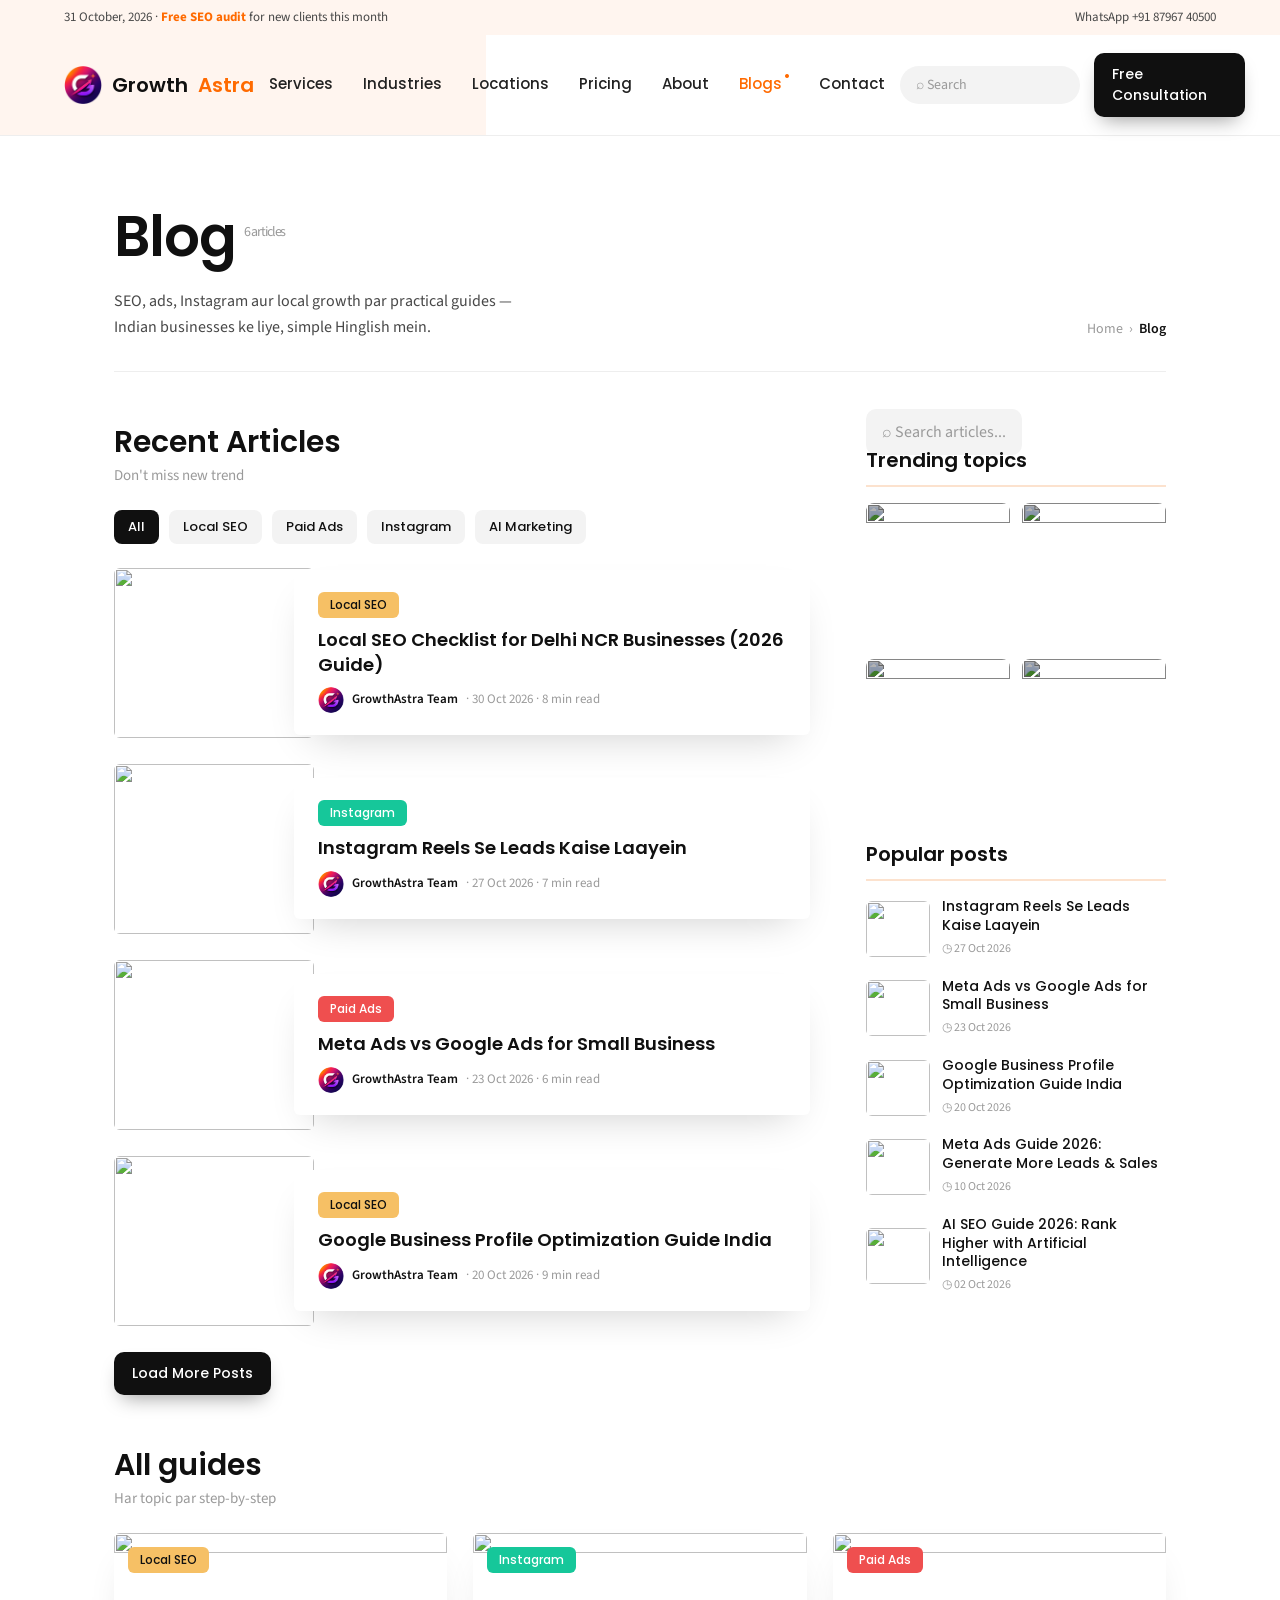
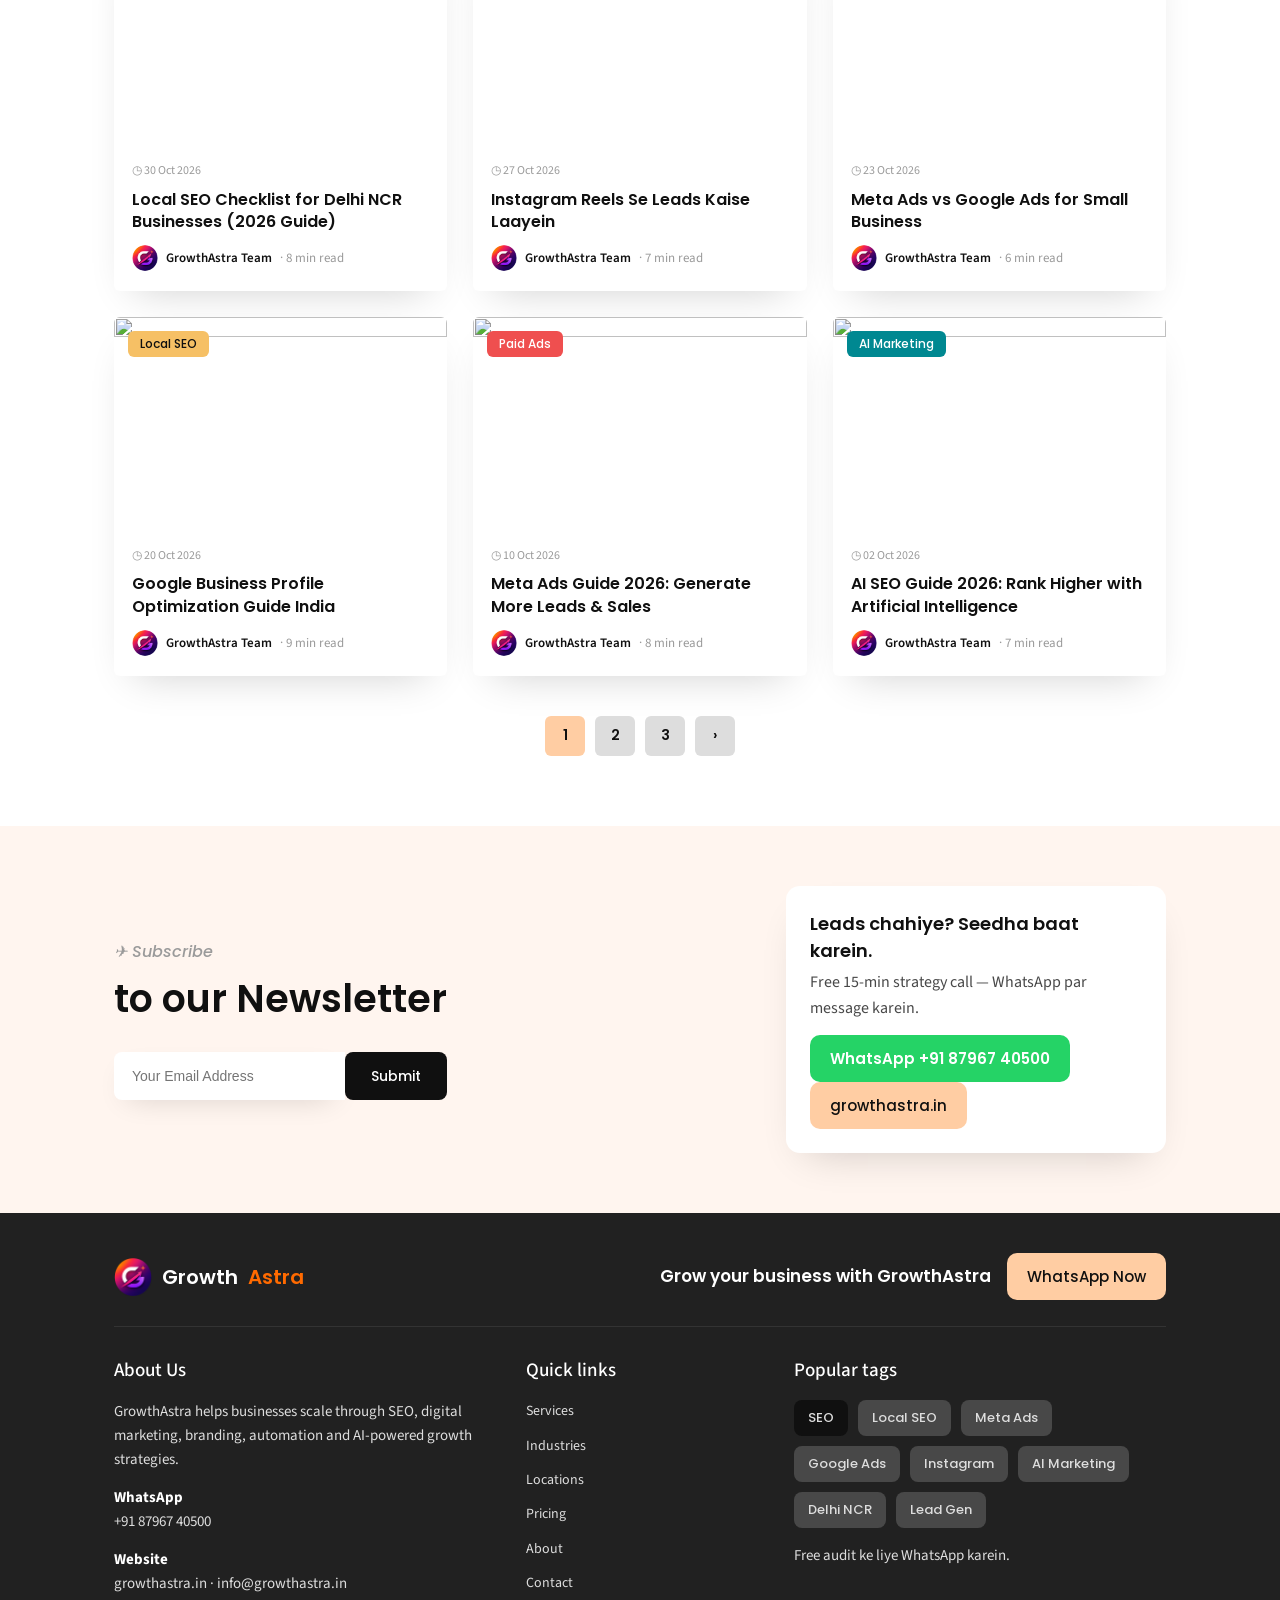
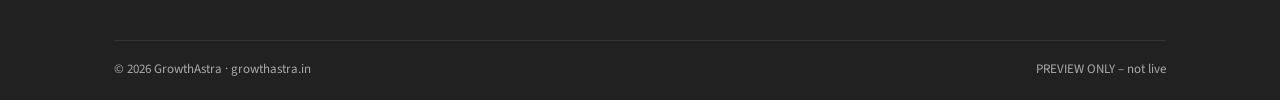
==== 2026-10-31-blog-flow/index.html @ e7205555 "2026-10-31-blog-flow flow kit preview" ====
<!doctype html><html lang=en><head><meta charset=utf-8><meta name=viewport content="width=device-width,initial-scale=1"><title>Blog – GrowthAstra Blog (preview)</title><link href="https://fonts.googleapis.com/css2?family=Poppins:wght@400;500;600&family=Source+Sans+3:ital,wght@0,400;0,600;1,400&display=swap" rel=stylesheet><link rel=stylesheet href=style.css></head><body>
<div class=topbar><span>31 October, 2026 · <b>Free SEO audit</b> for new clients this month</span><span>WhatsApp +91 87967 40500</span></div>
<header class=nav><a class=logo href=index.html><img src=logo.png alt="GrowthAstra logo">Growth<span>Astra</span></a><nav><a>Services</a><a>Industries</a><a>Locations</a><a>Pricing</a><a>About</a><a class=cur href=index.html>Blogs</a><a>Contact</a></nav><div class=nr><a class=srch href=search.html>⌕ Search</a><a class=bk href="https://wa.me/918796740500">Free Consultation</a><span class=burger>☰</span></div></header><div class=w><section class=phero><div><h1>Blog<sup>6 articles</sup></h1><p>SEO, ads, Instagram aur local growth par practical guides — Indian businesses ke liye, simple Hinglish mein.</p></div><div class=crumb>Home &nbsp;›&nbsp; <b>Blog</b></div></section>
<div class=main><div><h2 class=sec>Recent Articles<small>Don't miss new trend</small></h2><div class=chips data-f><span class=on>All</span><span>Local SEO</span><span>Paid Ads</span><span>Instagram</span><span>AI Marketing</span></div><a class=hc href=post.html data-cat="Local SEO"><img src=https://growthastra.in/uploads/1793340000_local-seo-checklist-delhi-ncr.jpg alt=""><div class=b><span class="tag t-local">Local SEO</span><h3>Local SEO Checklist for Delhi NCR Businesses (2026 Guide)</h3><div class=au><img src=logo.png alt=""><b>GrowthAstra Team</b> · 30 Oct 2026 · 8 min read</div></div></a><a class=hc href=post.html data-cat="Instagram"><img src=https://growthastra.in/uploads/1793080000_instagram-marketing-small-business.jpg alt=""><div class=b><span class="tag t-ig">Instagram</span><h3>Instagram Reels Se Leads Kaise Laayein</h3><div class=au><img src=logo.png alt=""><b>GrowthAstra Team</b> · 27 Oct 2026 · 7 min read</div></div></a><a class=hc href=post.html data-cat="Paid Ads"><img src=https://growthastra.in/uploads/1792760000_meta-ads-vs-google-ads.jpg alt=""><div class=b><span class="tag t-ads">Paid Ads</span><h3>Meta Ads vs Google Ads for Small Business</h3><div class=au><img src=logo.png alt=""><b>GrowthAstra Team</b> · 23 Oct 2026 · 6 min read</div></div></a><a class=hc href=post.html data-cat="Local SEO"><img src=https://growthastra.in/uploads/1792500000_google-business-profile-guide.jpg alt=""><div class=b><span class="tag t-local">Local SEO</span><h3>Google Business Profile Optimization Guide India</h3><div class=au><img src=logo.png alt=""><b>GrowthAstra Team</b> · 20 Oct 2026 · 9 min read</div></div></a><a class="bk lm" href=#more>Load More Posts</a></div><aside class=side><a class=sbox href=search.html>⌕ Search articles...</a><h4>Trending topics</h4><div class=tt><a href=index.html><img src=https://growthastra.in/uploads/1793340000_local-seo-checklist-delhi-ncr.jpg alt=""><span>Local SEO</span></a><a href=index.html><img src=https://growthastra.in/uploads/1793080000_instagram-marketing-small-business.jpg alt=""><span>Instagram</span></a><a href=index.html><img src=https://growthastra.in/uploads/1792760000_meta-ads-vs-google-ads.jpg alt=""><span>Paid Ads</span></a><a href=index.html><img src=https://growthastra.in/uploads/1792500000_google-business-profile-guide.jpg alt=""><span>Google Maps</span></a></div><h4>Popular posts</h4><div class=pp><a href=post.html><img src=https://growthastra.in/uploads/1793080000_instagram-marketing-small-business.jpg alt=""><div><b>Instagram Reels Se Leads Kaise Laayein</b><small>◷ 27 Oct 2026</small></div></a><a href=post.html><img src=https://growthastra.in/uploads/1792760000_meta-ads-vs-google-ads.jpg alt=""><div><b>Meta Ads vs Google Ads for Small Business</b><small>◷ 23 Oct 2026</small></div></a><a href=post.html><img src=https://growthastra.in/uploads/1792500000_google-business-profile-guide.jpg alt=""><div><b>Google Business Profile Optimization Guide India</b><small>◷ 20 Oct 2026</small></div></a><a href=post.html><img src=https://growthastra.in/uploads/1783506954_meta-ads-management.png alt=""><div><b>Meta Ads Guide 2026: Generate More Leads & Sales</b><small>◷ 10 Oct 2026</small></div></a><a href=post.html><img src=https://growthastra.in/uploads/1782991472_ai-seo.png alt=""><div><b>AI SEO Guide 2026: Rank Higher with Artificial Intelligence</b><small>◷ 02 Oct 2026</small></div></a></div></aside></div>
<h2 class=sec id=more>All guides<small>Har topic par step-by-step</small></h2><div class=grid><a class=vc href=post.html data-cat="Local SEO"><img src=https://growthastra.in/uploads/1793340000_local-seo-checklist-delhi-ncr.jpg alt=""><span class="tag t-local">Local SEO</span><div class=b><small>◷ 30 Oct 2026</small><h3>Local SEO Checklist for Delhi NCR Businesses (2026 Guide)</h3><div style="margin-top:12px" class=au><img src=logo.png alt=""><b>GrowthAstra Team</b> · 8 min read</div></div></a><a class=vc href=post.html data-cat="Instagram"><img src=https://growthastra.in/uploads/1793080000_instagram-marketing-small-business.jpg alt=""><span class="tag t-ig">Instagram</span><div class=b><small>◷ 27 Oct 2026</small><h3>Instagram Reels Se Leads Kaise Laayein</h3><div style="margin-top:12px" class=au><img src=logo.png alt=""><b>GrowthAstra Team</b> · 7 min read</div></div></a><a class=vc href=post.html data-cat="Paid Ads"><img src=https://growthastra.in/uploads/1792760000_meta-ads-vs-google-ads.jpg alt=""><span class="tag t-ads">Paid Ads</span><div class=b><small>◷ 23 Oct 2026</small><h3>Meta Ads vs Google Ads for Small Business</h3><div style="margin-top:12px" class=au><img src=logo.png alt=""><b>GrowthAstra Team</b> · 6 min read</div></div></a><a class=vc href=post.html data-cat="Local SEO"><img src=https://growthastra.in/uploads/1792500000_google-business-profile-guide.jpg alt=""><span class="tag t-local">Local SEO</span><div class=b><small>◷ 20 Oct 2026</small><h3>Google Business Profile Optimization Guide India</h3><div style="margin-top:12px" class=au><img src=logo.png alt=""><b>GrowthAstra Team</b> · 9 min read</div></div></a><a class=vc href=post.html data-cat="Paid Ads"><img src=https://growthastra.in/uploads/1783506954_meta-ads-management.png alt=""><span class="tag t-ads">Paid Ads</span><div class=b><small>◷ 10 Oct 2026</small><h3>Meta Ads Guide 2026: Generate More Leads & Sales</h3><div style="margin-top:12px" class=au><img src=logo.png alt=""><b>GrowthAstra Team</b> · 8 min read</div></div></a><a class=vc href=post.html data-cat="AI Marketing"><img src=https://growthastra.in/uploads/1782991472_ai-seo.png alt=""><span class="tag t-ai">AI Marketing</span><div class=b><small>◷ 02 Oct 2026</small><h3>AI SEO Guide 2026: Rank Higher with Artificial Intelligence</h3><div style="margin-top:12px" class=au><img src=logo.png alt=""><b>GrowthAstra Team</b> · 7 min read</div></div></a></div>
<div class=pg><span class=on>1</span><span>2</span><span>3</span><span>›</span></div></div><section class=news><div class=w><div><small>✈ Subscribe</small><h2>to our Newsletter</h2><form class=nf onsubmit="location.href='mailto:info@growthastra.in?subject=Newsletter%20signup';return false"><input placeholder="Your Email Address"><button>Submit</button></form></div>
<div class=wabox><b>Leads chahiye? Seedha baat karein.</b><p>Free 15-min strategy call — WhatsApp par message karein.</p><a class=bw href="https://wa.me/918796740500">WhatsApp +91 87967 40500</a> <a class=bp href="https://growthastra.in">growthastra.in</a></div></div></section>
<footer><div class=w><div class=ft1><a class=logo href=https://growthastra.in><img src=logo.png alt="">Growth<span>Astra</span></a><div><b>Grow your business with GrowthAstra</b><a class=bp href="https://wa.me/918796740500">WhatsApp Now</a></div></div>
<div class=ft2><div><h4>About Us</h4><p>GrowthAstra helps businesses scale through SEO, digital marketing, branding, automation and AI-powered growth strategies.</p><p><b style="color:#fff">WhatsApp</b><br>+91 87967 40500</p><p><b style="color:#fff">Website</b><br>growthastra.in · info@growthastra.in</p></div>
<div><h4>Quick links</h4><a>Services</a><a>Industries</a><a>Locations</a><a>Pricing</a><a>About</a><a>Contact</a></div>
<div><h4>Popular tags</h4><div class=ptags><span>SEO</span><span>Local SEO</span><span>Meta Ads</span><span>Google Ads</span><span>Instagram</span><span>AI Marketing</span><span>Delhi NCR</span><span>Lead Gen</span></div><p style="margin-top:16px">Free audit ke liye WhatsApp karein.</p></div></div>
<div class=ft3><span>© 2026 GrowthAstra · growthastra.in</span><span>PREVIEW ONLY – not live</span></div></div></footer><script>document.querySelectorAll('.chips[data-f] span').forEach(c=>c.onclick=()=>{c.parentNode.querySelectorAll('span').forEach(x=>x.classList.remove('on'));c.classList.add('on');const t=c.textContent;document.querySelectorAll('[data-cat]').forEach(k=>k.style.display=(t=='All'||k.dataset.cat==t)?'':'none')})</script></body></html>
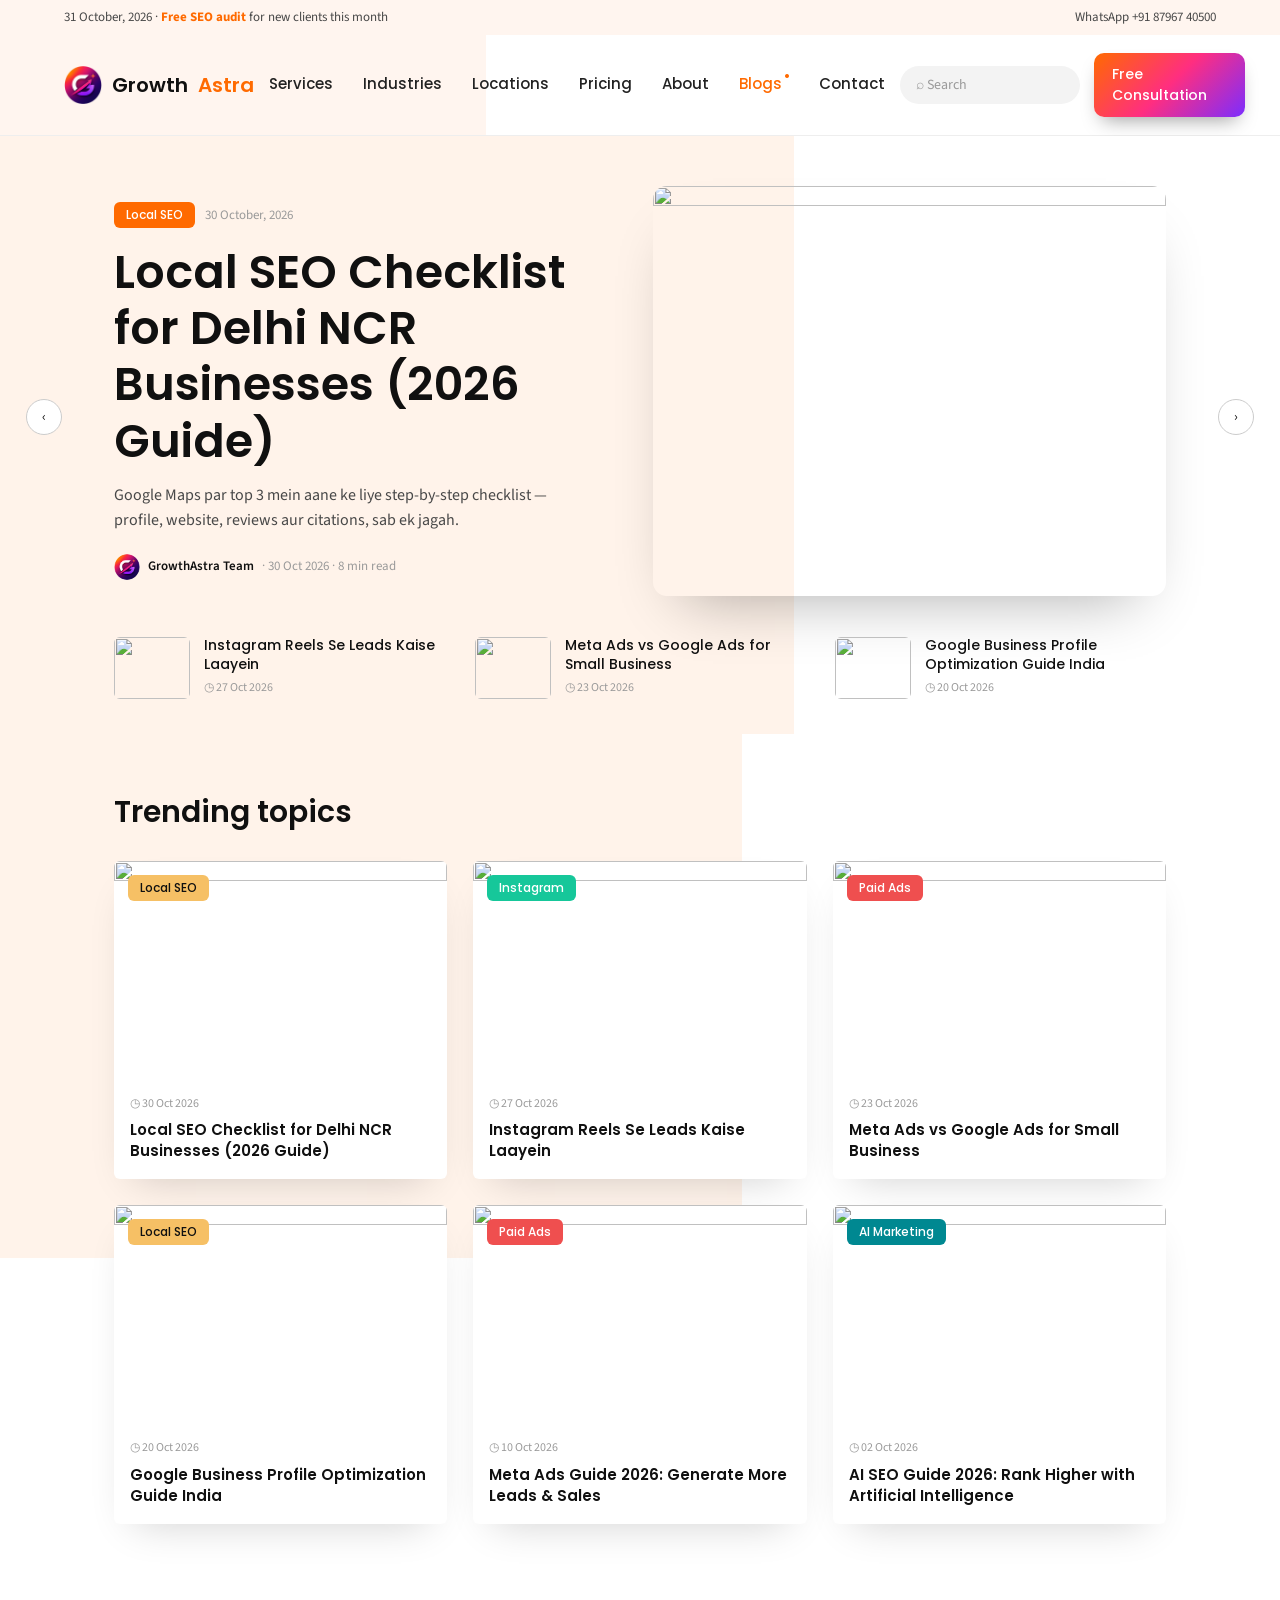
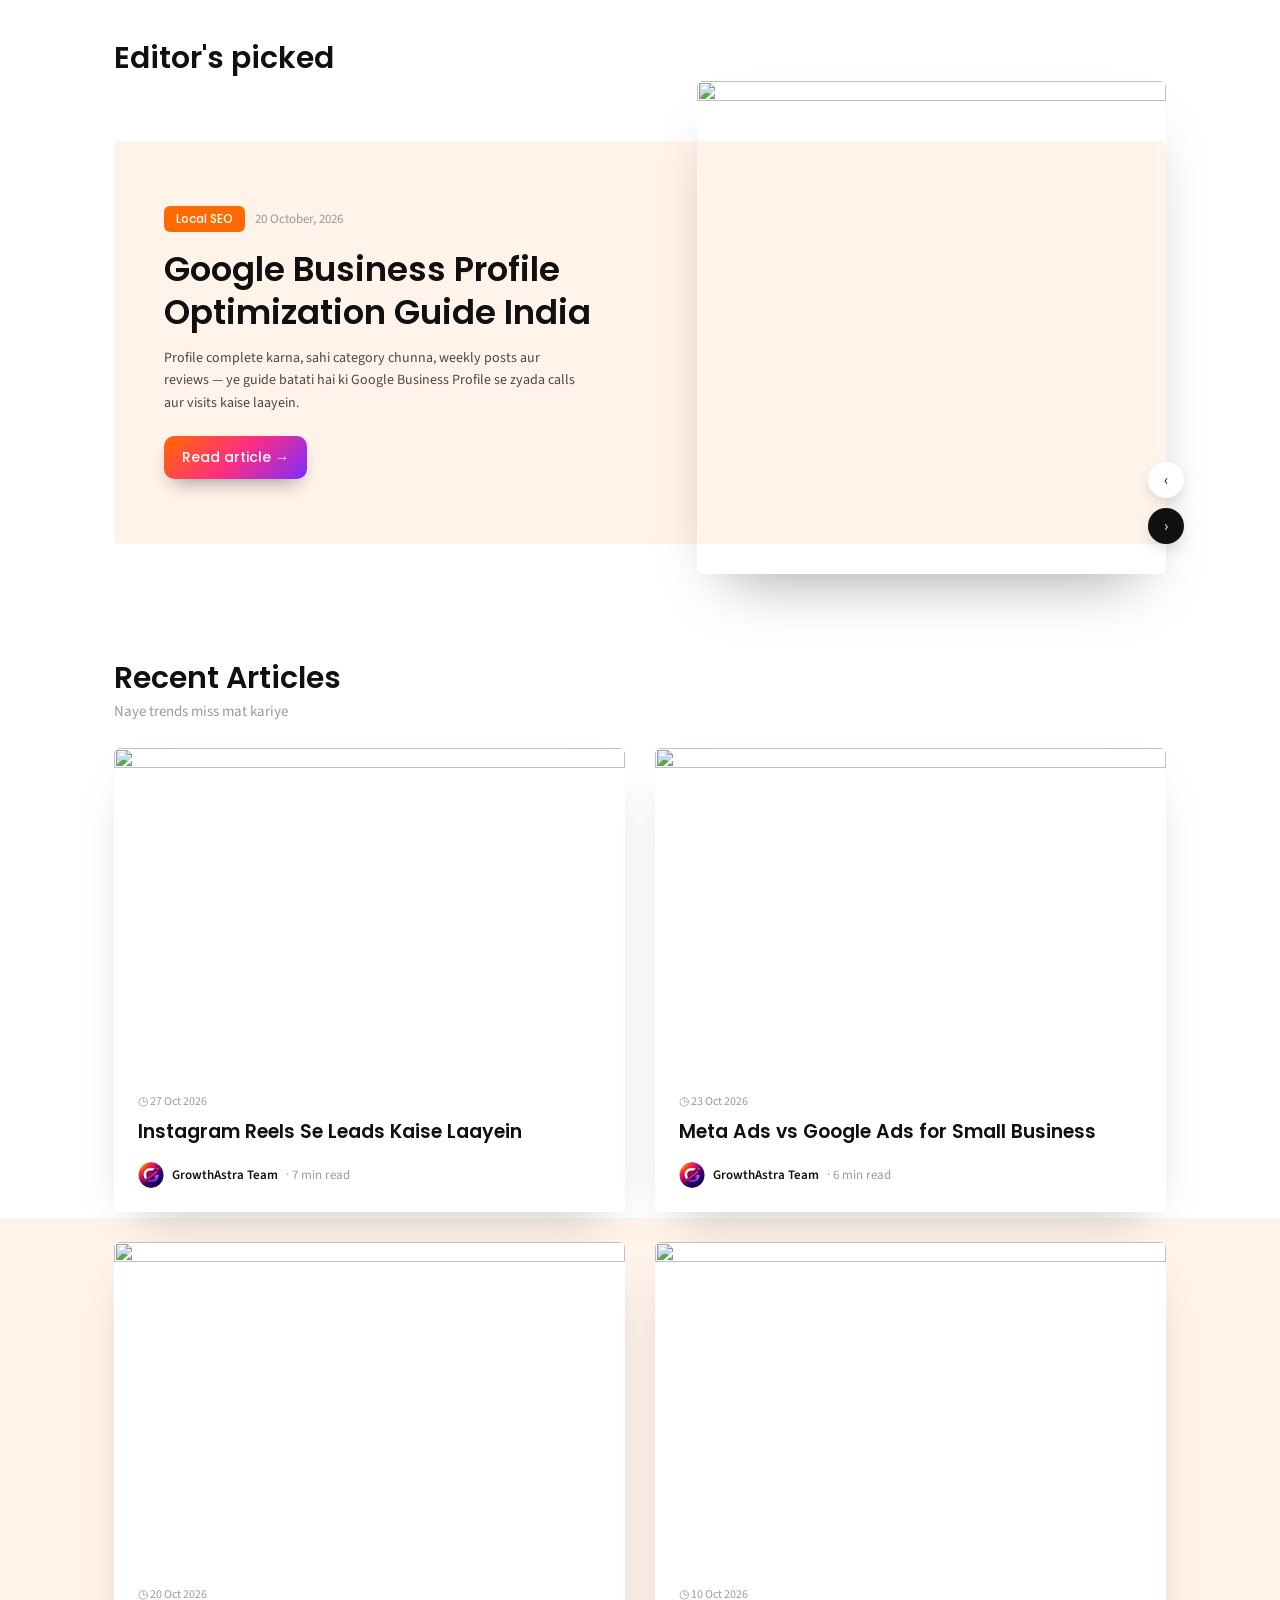
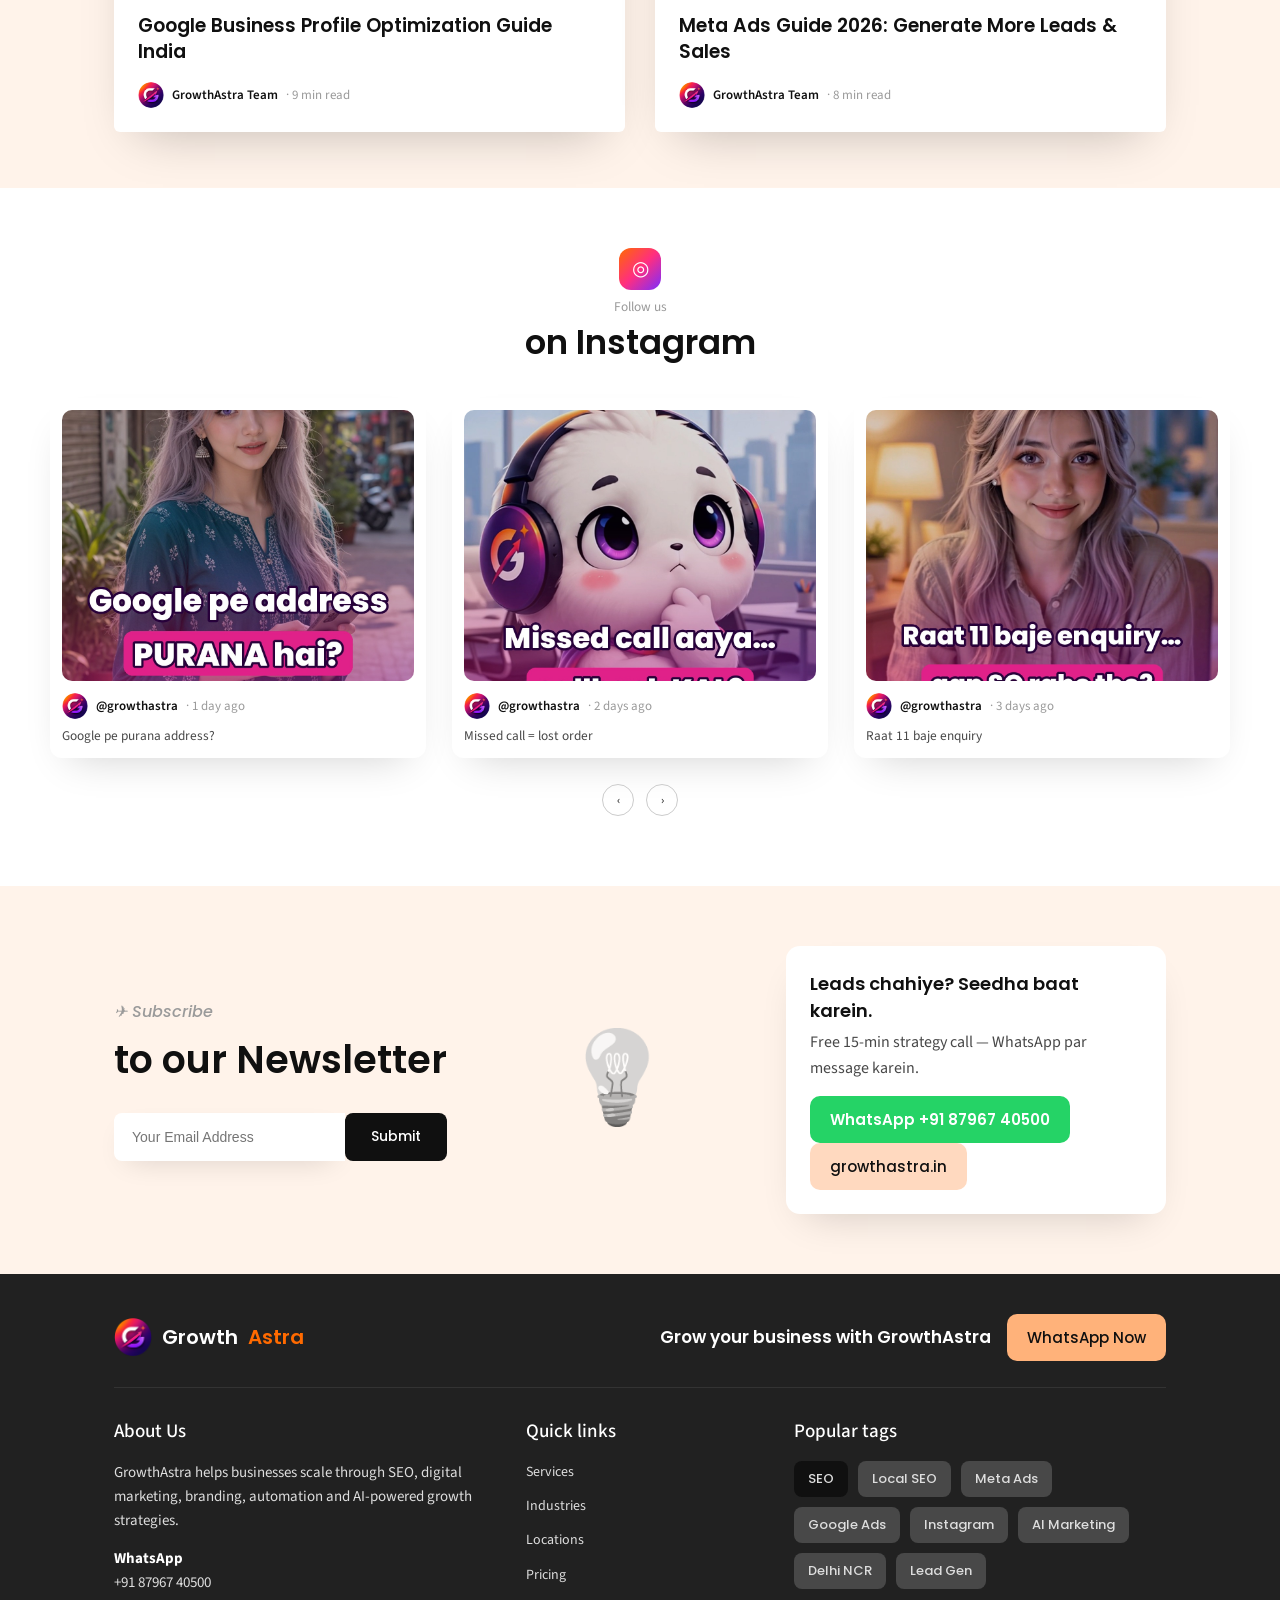
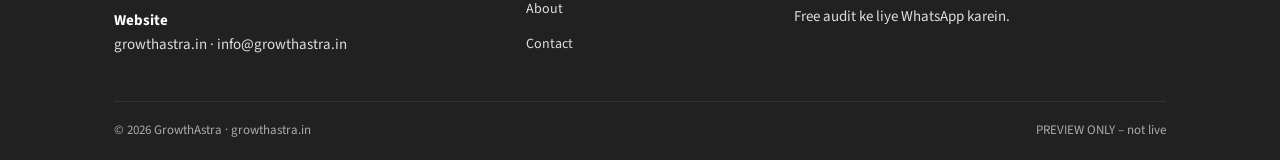
==== commit 4187918d: "2026-10-31-blog-flow v2 home = ref1" ====
--- a/2026-10-31-blog-flow/index.html
+++ b/2026-10-31-blog-flow/index.html
@@ -1,12 +1,14 @@
 <!doctype html><html lang=en><head><meta charset=utf-8><meta name=viewport content="width=device-width,initial-scale=1"><title>Blog – GrowthAstra Blog (preview)</title><link href="https://fonts.googleapis.com/css2?family=Poppins:wght@400;500;600&family=Source+Sans+3:ital,wght@0,400;0,600;1,400&display=swap" rel=stylesheet><link rel=stylesheet href=style.css></head><body>
 <div class=topbar><span>31 October, 2026 · <b>Free SEO audit</b> for new clients this month</span><span>WhatsApp +91 87967 40500</span></div>
-<header class=nav><a class=logo href=index.html><img src=logo.png alt="GrowthAstra logo">Growth<span>Astra</span></a><nav><a>Services</a><a>Industries</a><a>Locations</a><a>Pricing</a><a>About</a><a class=cur href=index.html>Blogs</a><a>Contact</a></nav><div class=nr><a class=srch href=search.html>⌕ Search</a><a class=bk href="https://wa.me/918796740500">Free Consultation</a><span class=burger>☰</span></div></header><div class=w><section class=phero><div><h1>Blog<sup>6 articles</sup></h1><p>SEO, ads, Instagram aur local growth par practical guides — Indian businesses ke liye, simple Hinglish mein.</p></div><div class=crumb>Home &nbsp;›&nbsp; <b>Blog</b></div></section>
-<div class=main><div><h2 class=sec>Recent Articles<small>Don't miss new trend</small></h2><div class=chips data-f><span class=on>All</span><span>Local SEO</span><span>Paid Ads</span><span>Instagram</span><span>AI Marketing</span></div><a class=hc href=post.html data-cat="Local SEO"><img src=https://growthastra.in/uploads/1793340000_local-seo-checklist-delhi-ncr.jpg alt=""><div class=b><span class="tag t-local">Local SEO</span><h3>Local SEO Checklist for Delhi NCR Businesses (2026 Guide)</h3><div class=au><img src=logo.png alt=""><b>GrowthAstra Team</b> · 30 Oct 2026 · 8 min read</div></div></a><a class=hc href=post.html data-cat="Instagram"><img src=https://growthastra.in/uploads/1793080000_instagram-marketing-small-business.jpg alt=""><div class=b><span class="tag t-ig">Instagram</span><h3>Instagram Reels Se Leads Kaise Laayein</h3><div class=au><img src=logo.png alt=""><b>GrowthAstra Team</b> · 27 Oct 2026 · 7 min read</div></div></a><a class=hc href=post.html data-cat="Paid Ads"><img src=https://growthastra.in/uploads/1792760000_meta-ads-vs-google-ads.jpg alt=""><div class=b><span class="tag t-ads">Paid Ads</span><h3>Meta Ads vs Google Ads for Small Business</h3><div class=au><img src=logo.png alt=""><b>GrowthAstra Team</b> · 23 Oct 2026 · 6 min read</div></div></a><a class=hc href=post.html data-cat="Local SEO"><img src=https://growthastra.in/uploads/1792500000_google-business-profile-guide.jpg alt=""><div class=b><span class="tag t-local">Local SEO</span><h3>Google Business Profile Optimization Guide India</h3><div class=au><img src=logo.png alt=""><b>GrowthAstra Team</b> · 20 Oct 2026 · 9 min read</div></div></a><a class="bk lm" href=#more>Load More Posts</a></div><aside class=side><a class=sbox href=search.html>⌕ Search articles...</a><h4>Trending topics</h4><div class=tt><a href=index.html><img src=https://growthastra.in/uploads/1793340000_local-seo-checklist-delhi-ncr.jpg alt=""><span>Local SEO</span></a><a href=index.html><img src=https://growthastra.in/uploads/1793080000_instagram-marketing-small-business.jpg alt=""><span>Instagram</span></a><a href=index.html><img src=https://growthastra.in/uploads/1792760000_meta-ads-vs-google-ads.jpg alt=""><span>Paid Ads</span></a><a href=index.html><img src=https://growthastra.in/uploads/1792500000_google-business-profile-guide.jpg alt=""><span>Google Maps</span></a></div><h4>Popular posts</h4><div class=pp><a href=post.html><img src=https://growthastra.in/uploads/1793080000_instagram-marketing-small-business.jpg alt=""><div><b>Instagram Reels Se Leads Kaise Laayein</b><small>◷ 27 Oct 2026</small></div></a><a href=post.html><img src=https://growthastra.in/uploads/1792760000_meta-ads-vs-google-ads.jpg alt=""><div><b>Meta Ads vs Google Ads for Small Business</b><small>◷ 23 Oct 2026</small></div></a><a href=post.html><img src=https://growthastra.in/uploads/1792500000_google-business-profile-guide.jpg alt=""><div><b>Google Business Profile Optimization Guide India</b><small>◷ 20 Oct 2026</small></div></a><a href=post.html><img src=https://growthastra.in/uploads/1783506954_meta-ads-management.png alt=""><div><b>Meta Ads Guide 2026: Generate More Leads & Sales</b><small>◷ 10 Oct 2026</small></div></a><a href=post.html><img src=https://growthastra.in/uploads/1782991472_ai-seo.png alt=""><div><b>AI SEO Guide 2026: Rank Higher with Artificial Intelligence</b><small>◷ 02 Oct 2026</small></div></a></div></aside></div>
-<h2 class=sec id=more>All guides<small>Har topic par step-by-step</small></h2><div class=grid><a class=vc href=post.html data-cat="Local SEO"><img src=https://growthastra.in/uploads/1793340000_local-seo-checklist-delhi-ncr.jpg alt=""><span class="tag t-local">Local SEO</span><div class=b><small>◷ 30 Oct 2026</small><h3>Local SEO Checklist for Delhi NCR Businesses (2026 Guide)</h3><div style="margin-top:12px" class=au><img src=logo.png alt=""><b>GrowthAstra Team</b> · 8 min read</div></div></a><a class=vc href=post.html data-cat="Instagram"><img src=https://growthastra.in/uploads/1793080000_instagram-marketing-small-business.jpg alt=""><span class="tag t-ig">Instagram</span><div class=b><small>◷ 27 Oct 2026</small><h3>Instagram Reels Se Leads Kaise Laayein</h3><div style="margin-top:12px" class=au><img src=logo.png alt=""><b>GrowthAstra Team</b> · 7 min read</div></div></a><a class=vc href=post.html data-cat="Paid Ads"><img src=https://growthastra.in/uploads/1792760000_meta-ads-vs-google-ads.jpg alt=""><span class="tag t-ads">Paid Ads</span><div class=b><small>◷ 23 Oct 2026</small><h3>Meta Ads vs Google Ads for Small Business</h3><div style="margin-top:12px" class=au><img src=logo.png alt=""><b>GrowthAstra Team</b> · 6 min read</div></div></a><a class=vc href=post.html data-cat="Local SEO"><img src=https://growthastra.in/uploads/1792500000_google-business-profile-guide.jpg alt=""><span class="tag t-local">Local SEO</span><div class=b><small>◷ 20 Oct 2026</small><h3>Google Business Profile Optimization Guide India</h3><div style="margin-top:12px" class=au><img src=logo.png alt=""><b>GrowthAstra Team</b> · 9 min read</div></div></a><a class=vc href=post.html data-cat="Paid Ads"><img src=https://growthastra.in/uploads/1783506954_meta-ads-management.png alt=""><span class="tag t-ads">Paid Ads</span><div class=b><small>◷ 10 Oct 2026</small><h3>Meta Ads Guide 2026: Generate More Leads & Sales</h3><div style="margin-top:12px" class=au><img src=logo.png alt=""><b>GrowthAstra Team</b> · 8 min read</div></div></a><a class=vc href=post.html data-cat="AI Marketing"><img src=https://growthastra.in/uploads/1782991472_ai-seo.png alt=""><span class="tag t-ai">AI Marketing</span><div class=b><small>◷ 02 Oct 2026</small><h3>AI SEO Guide 2026: Rank Higher with Artificial Intelligence</h3><div style="margin-top:12px" class=au><img src=logo.png alt=""><b>GrowthAstra Team</b> · 7 min read</div></div></a></div>
-<div class=pg><span class=on>1</span><span>2</span><span>3</span><span>›</span></div></div><section class=news><div class=w><div><small>✈ Subscribe</small><h2>to our Newsletter</h2><form class=nf onsubmit="location.href='mailto:info@growthastra.in?subject=Newsletter%20signup';return false"><input placeholder="Your Email Address"><button>Submit</button></form></div>
-<div class=wabox><b>Leads chahiye? Seedha baat karein.</b><p>Free 15-min strategy call — WhatsApp par message karein.</p><a class=bw href="https://wa.me/918796740500">WhatsApp +91 87967 40500</a> <a class=bp href="https://growthastra.in">growthastra.in</a></div></div></section>
+<header class=nav><a class=logo href=index.html><img src=logo.png alt="GrowthAstra logo">Growth<span>Astra</span></a><nav><a>Services</a><a>Industries</a><a>Locations</a><a>Pricing</a><a>About</a><a class=cur href=index.html>Blogs</a><a>Contact</a></nav><div class=nr><a class=srch href=search.html>⌕ Search</a><a class=bk href="https://wa.me/918796740500">Free Consultation</a><span class=burger>☰</span></div></header><section class=hhero><span class="arr l">‹</span><span class="arr r">›</span><div class=w><div class=hgrid><div><span class="tag t-or">Local SEO</span><span class=dt>30 October, 2026</span><h1>Local SEO Checklist for Delhi NCR Businesses (2026 Guide)</h1><p>Google Maps par top 3 mein aane ke liye step-by-step checklist — profile, website, reviews aur citations, sab ek jagah.</p><div class=au><img src=logo.png alt=""><b>GrowthAstra Team</b> · 30 Oct 2026 · 8 min read</div></div><a class=im href=post.html><img src=https://growthastra.in/uploads/1793340000_local-seo-checklist-delhi-ncr.jpg alt=""></a></div>
+<div class=minis><a href=post.html><img src=https://growthastra.in/uploads/1793080000_instagram-marketing-small-business.jpg alt=""><div><b>Instagram Reels Se Leads Kaise Laayein</b><small>◷ 27 Oct 2026</small></div></a><a href=post.html><img src=https://growthastra.in/uploads/1792760000_meta-ads-vs-google-ads.jpg alt=""><div><b>Meta Ads vs Google Ads for Small Business</b><small>◷ 23 Oct 2026</small></div></a><a href=post.html><img src=https://growthastra.in/uploads/1792500000_google-business-profile-guide.jpg alt=""><div><b>Google Business Profile Optimization Guide India</b><small>◷ 20 Oct 2026</small></div></a></div></div></section>
+<section class="band tl"><div class=w><h2 class=sh>Trending topics</h2><div class=g3><a class=tc href=post.html><span class="tag t-local">Local SEO</span><img src=https://growthastra.in/uploads/1793340000_local-seo-checklist-delhi-ncr.jpg alt=""><div class=b><small>◷ 30 Oct 2026</small><h3>Local SEO Checklist for Delhi NCR Businesses (2026 Guide)</h3></div></a><a class=tc href=post.html><span class="tag t-ig">Instagram</span><img src=https://growthastra.in/uploads/1793080000_instagram-marketing-small-business.jpg alt=""><div class=b><small>◷ 27 Oct 2026</small><h3>Instagram Reels Se Leads Kaise Laayein</h3></div></a><a class=tc href=post.html><span class="tag t-ads">Paid Ads</span><img src=https://growthastra.in/uploads/1792760000_meta-ads-vs-google-ads.jpg alt=""><div class=b><small>◷ 23 Oct 2026</small><h3>Meta Ads vs Google Ads for Small Business</h3></div></a><a class=tc href=post.html><span class="tag t-local">Local SEO</span><img src=https://growthastra.in/uploads/1792500000_google-business-profile-guide.jpg alt=""><div class=b><small>◷ 20 Oct 2026</small><h3>Google Business Profile Optimization Guide India</h3></div></a><a class=tc href=post.html><span class="tag t-ads">Paid Ads</span><img src=https://growthastra.in/uploads/1783506954_meta-ads-management.png alt=""><div class=b><small>◷ 10 Oct 2026</small><h3>Meta Ads Guide 2026: Generate More Leads & Sales</h3></div></a><a class=tc href=post.html><span class="tag t-ai">AI Marketing</span><img src=https://growthastra.in/uploads/1782991472_ai-seo.png alt=""><div class=b><small>◷ 02 Oct 2026</small><h3>AI SEO Guide 2026: Rank Higher with Artificial Intelligence</h3></div></a></div></div></section>
+<section class=band><div class=w><h2 class=sh>Editor's picked</h2><div class=ed><div><span class="tag t-or">Local SEO</span><span class=dt>20 October, 2026</span><h2>Google Business Profile Optimization Guide India</h2><p>Profile complete karna, sahi category chunna, weekly posts aur reviews — ye guide batati hai ki Google Business Profile se zyada calls aur visits kaise laayein.</p><a class=bk href=post.html style="display:inline-block;margin-top:8px">Read article →</a></div><div class=im style="position:relative"><img src=https://growthastra.in/uploads/1792500000_google-business-profile-guide.jpg alt=""><div class=ar><span>‹</span><span>›</span></div></div></div></div></section>
+<section class="band br"><div class=w><h2 class=sh>Recent Articles<small>Naye trends miss mat kariye</small></h2><div class=g2><a class=rc href=post.html><img src=https://growthastra.in/uploads/1793080000_instagram-marketing-small-business.jpg alt=""><div class=b><small>◷ 27 Oct 2026</small><h3>Instagram Reels Se Leads Kaise Laayein</h3><div class=au><img src=logo.png alt=""><b>GrowthAstra Team</b> · 7 min read</div></div></a><a class=rc href=post.html><img src=https://growthastra.in/uploads/1792760000_meta-ads-vs-google-ads.jpg alt=""><div class=b><small>◷ 23 Oct 2026</small><h3>Meta Ads vs Google Ads for Small Business</h3><div class=au><img src=logo.png alt=""><b>GrowthAstra Team</b> · 6 min read</div></div></a><a class=rc href=post.html><img src=https://growthastra.in/uploads/1792500000_google-business-profile-guide.jpg alt=""><div class=b><small>◷ 20 Oct 2026</small><h3>Google Business Profile Optimization Guide India</h3><div class=au><img src=logo.png alt=""><b>GrowthAstra Team</b> · 9 min read</div></div></a><a class=rc href=post.html><img src=https://growthastra.in/uploads/1783506954_meta-ads-management.png alt=""><div class=b><small>◷ 10 Oct 2026</small><h3>Meta Ads Guide 2026: Generate More Leads & Sales</h3><div class=au><img src=logo.png alt=""><b>GrowthAstra Team</b> · 8 min read</div></div></a></div></div></section>
+<section class="ig w"><span class=ic>◎</span><small>Follow us</small><h2>on Instagram</h2><div class=igr><a href="https://www.instagram.com/growthastra"><img src="ig1.jpg" alt=""><div class=au><img src=logo.png alt=""><b>@growthastra</b> · 1 day ago</div><small style="color:#484848">Google pe purana address?</small></a><a href="https://www.instagram.com/growthastra"><img src="ig2.jpg" alt=""><div class=au><img src=logo.png alt=""><b>@growthastra</b> · 2 days ago</div><small style="color:#484848">Missed call = lost order</small></a><a href="https://www.instagram.com/growthastra"><img src="ig3.jpg" alt=""><div class=au><img src=logo.png alt=""><b>@growthastra</b> · 3 days ago</div><small style="color:#484848">Raat 11 baje enquiry</small></a></div><div class=dots><span>‹</span><span>›</span></div></section><section class=news><div class=w><div><small>✈ Subscribe</small><h2>to our Newsletter</h2><form class=nf onsubmit="location.href='mailto:info@growthastra.in?subject=Newsletter%20signup';return false"><input placeholder="Your Email Address"><button>Submit</button></form></div>
+<div class=bulb>💡</div><div class=wabox><b>Leads chahiye? Seedha baat karein.</b><p>Free 15-min strategy call — WhatsApp par message karein.</p><a class=bw href="https://wa.me/918796740500">WhatsApp +91 87967 40500</a> <a class=bp href="https://growthastra.in">growthastra.in</a></div></div></section>
 <footer><div class=w><div class=ft1><a class=logo href=https://growthastra.in><img src=logo.png alt="">Growth<span>Astra</span></a><div><b>Grow your business with GrowthAstra</b><a class=bp href="https://wa.me/918796740500">WhatsApp Now</a></div></div>
 <div class=ft2><div><h4>About Us</h4><p>GrowthAstra helps businesses scale through SEO, digital marketing, branding, automation and AI-powered growth strategies.</p><p><b style="color:#fff">WhatsApp</b><br>+91 87967 40500</p><p><b style="color:#fff">Website</b><br>growthastra.in · info@growthastra.in</p></div>
 <div><h4>Quick links</h4><a>Services</a><a>Industries</a><a>Locations</a><a>Pricing</a><a>About</a><a>Contact</a></div>
 <div><h4>Popular tags</h4><div class=ptags><span>SEO</span><span>Local SEO</span><span>Meta Ads</span><span>Google Ads</span><span>Instagram</span><span>AI Marketing</span><span>Delhi NCR</span><span>Lead Gen</span></div><p style="margin-top:16px">Free audit ke liye WhatsApp karein.</p></div></div>
-<div class=ft3><span>© 2026 GrowthAstra · growthastra.in</span><span>PREVIEW ONLY – not live</span></div></div></footer><script>document.querySelectorAll('.chips[data-f] span').forEach(c=>c.onclick=()=>{c.parentNode.querySelectorAll('span').forEach(x=>x.classList.remove('on'));c.classList.add('on');const t=c.textContent;document.querySelectorAll('[data-cat]').forEach(k=>k.style.display=(t=='All'||k.dataset.cat==t)?'':'none')})</script></body></html>+<div class=ft3><span>© 2026 GrowthAstra · growthastra.in</span><span>PREVIEW ONLY – not live</span></div></div></footer></body></html>
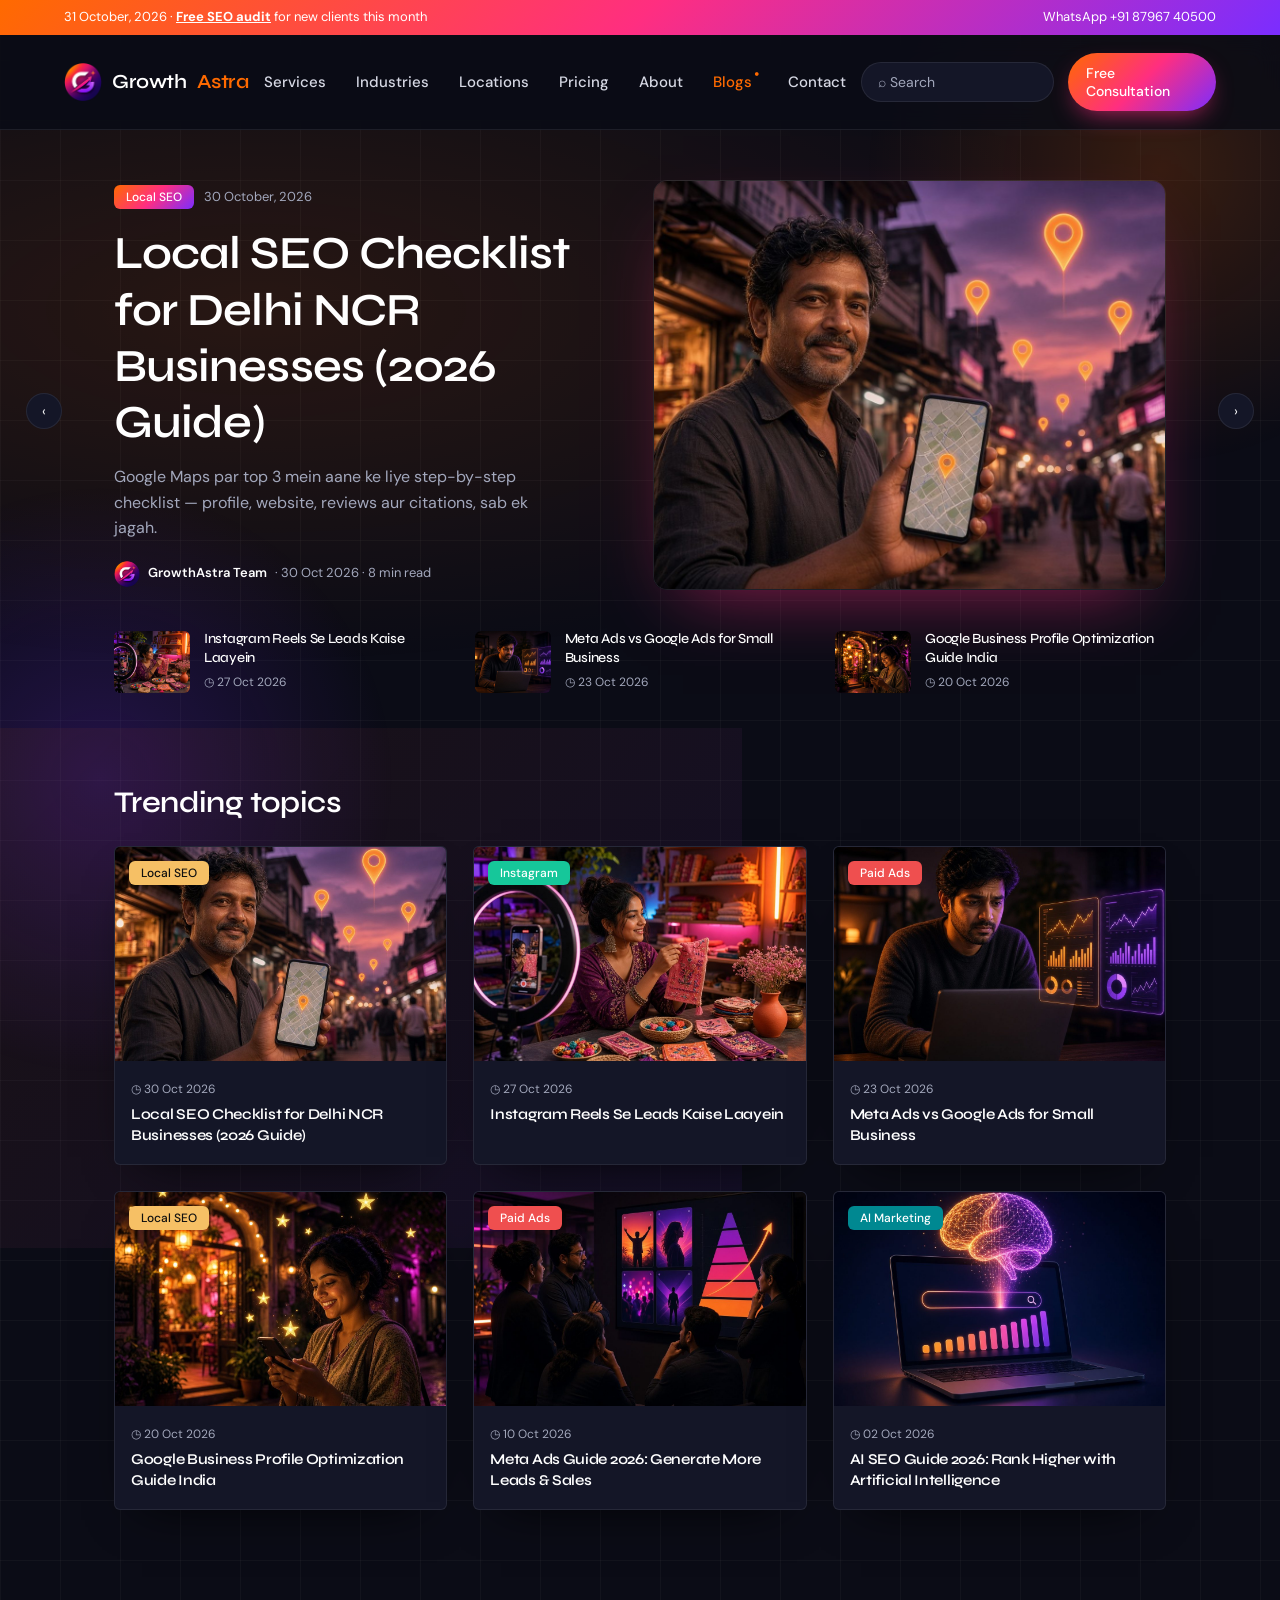
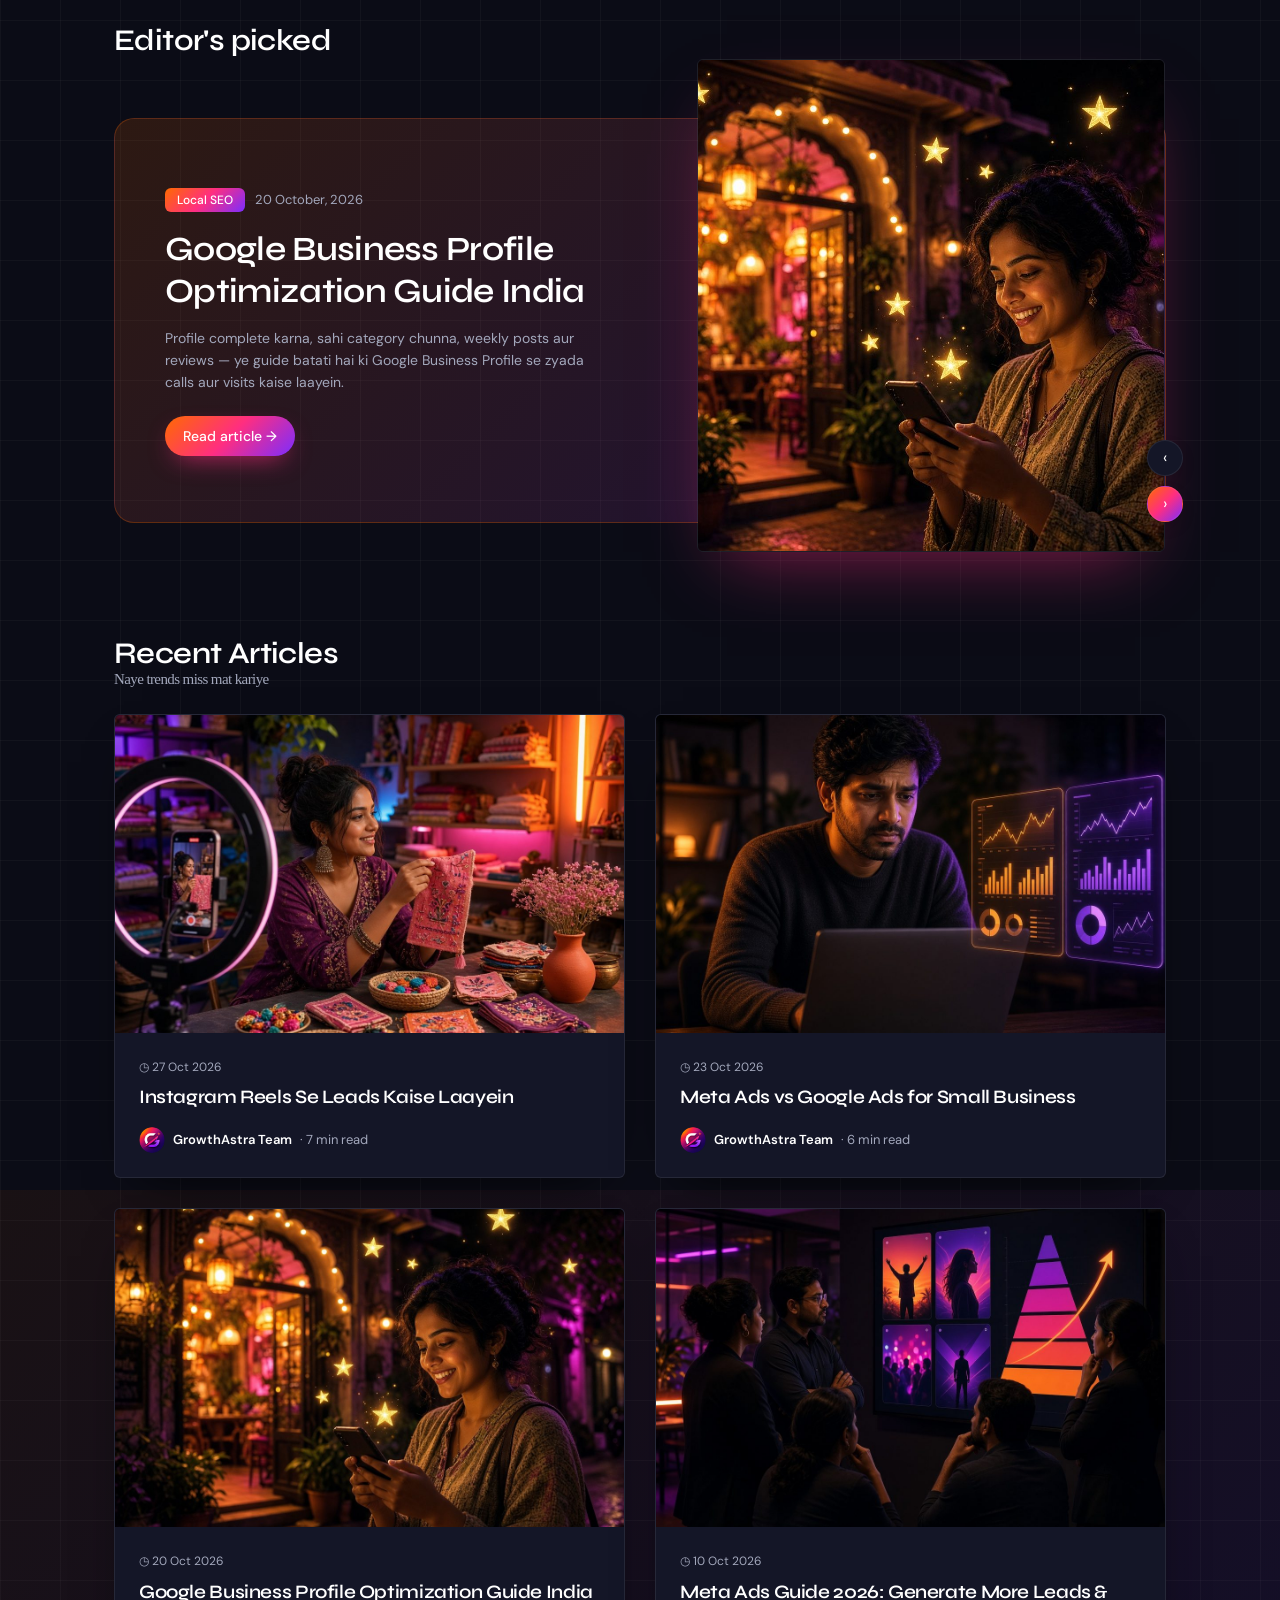
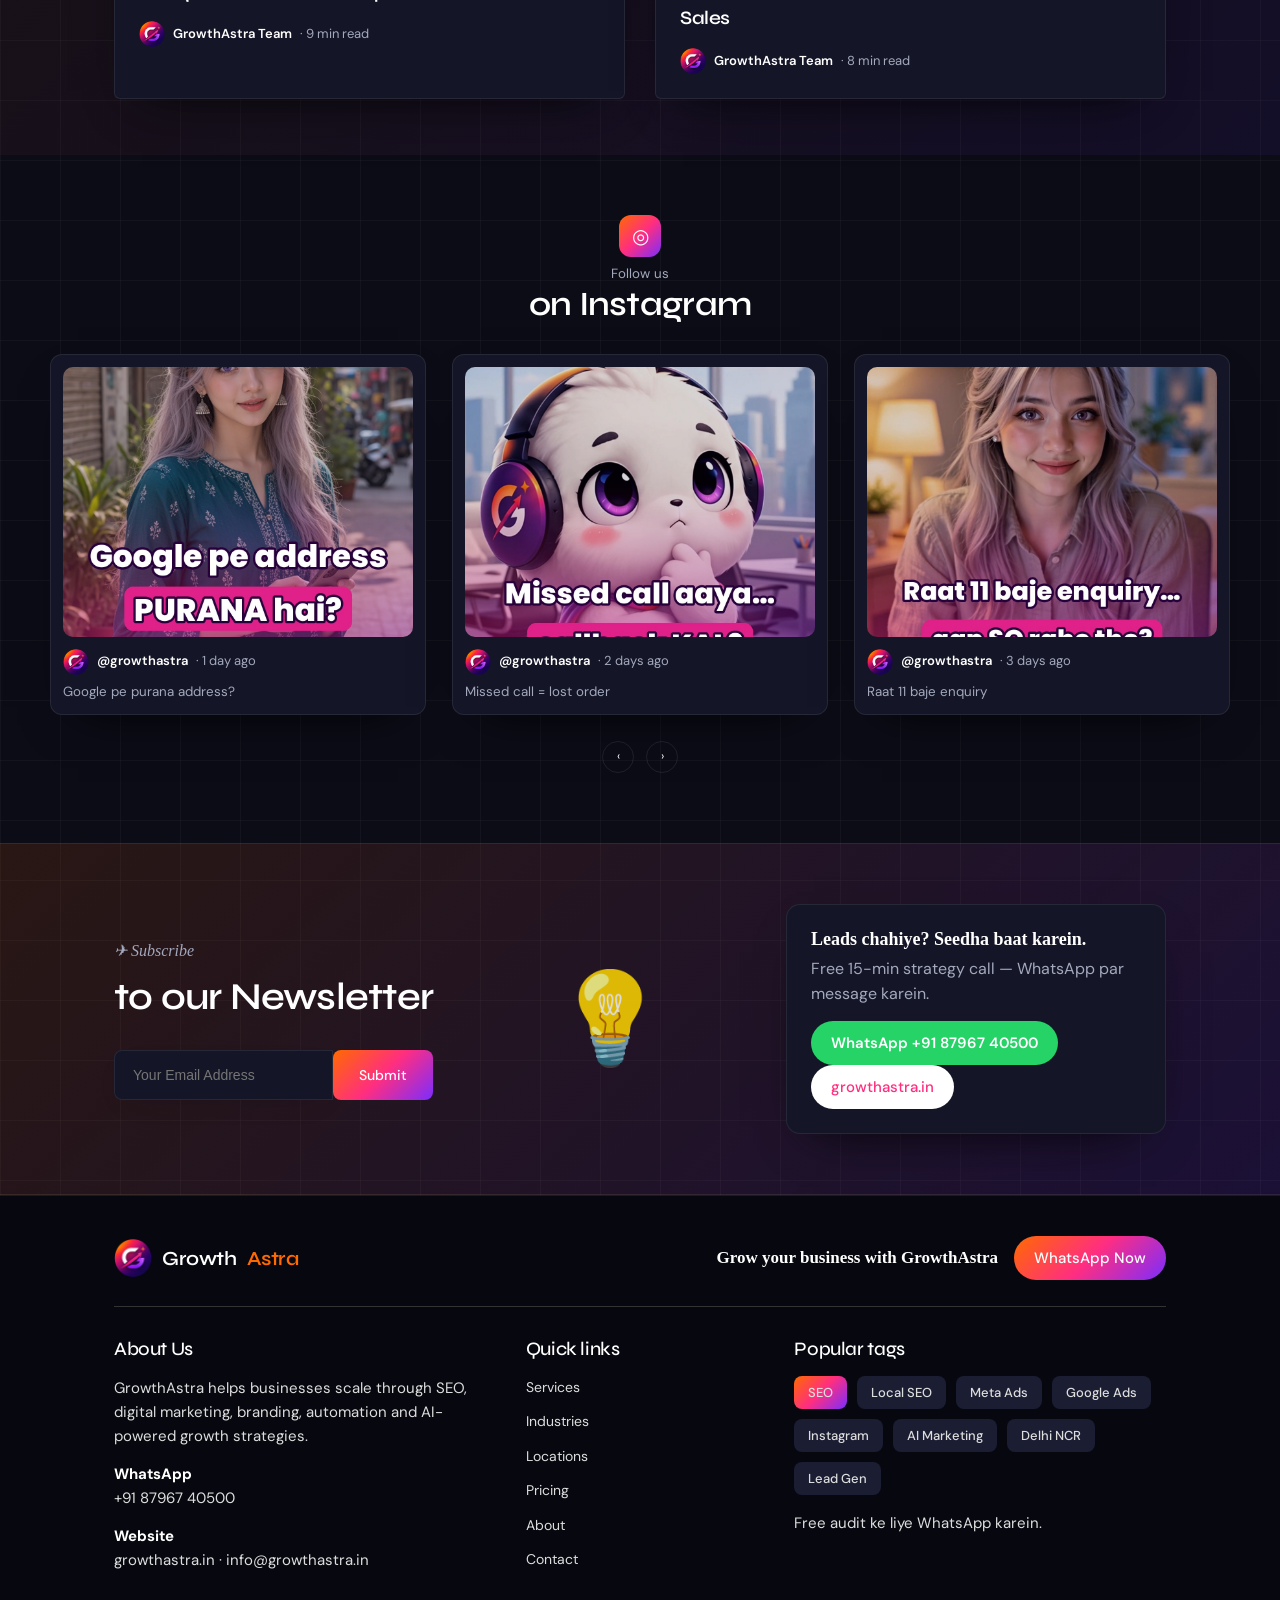
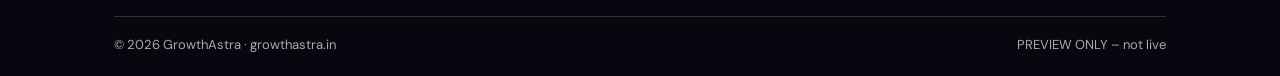
==== commit 7eb4ea69: "2026-10-31-blog-flow v3 dark theme + topic images" ====
--- a/2026-10-31-blog-flow/index.html
+++ b/2026-10-31-blog-flow/index.html
@@ -1,10 +1,10 @@
-<!doctype html><html lang=en><head><meta charset=utf-8><meta name=viewport content="width=device-width,initial-scale=1"><title>Blog – GrowthAstra Blog (preview)</title><link href="https://fonts.googleapis.com/css2?family=Poppins:wght@400;500;600&family=Source+Sans+3:ital,wght@0,400;0,600;1,400&display=swap" rel=stylesheet><link rel=stylesheet href=style.css></head><body>
+<!doctype html><html lang=en><head><meta charset=utf-8><meta name=viewport content="width=device-width,initial-scale=1"><title>Blog – GrowthAstra Blog (preview)</title><link href="https://fonts.googleapis.com/css2?family=Syne:wght@600;700;800&family=DM+Sans:ital,wght@0,400;0,500;0,700;1,400&display=swap" rel=stylesheet><link rel=stylesheet href=style.css></head><body>
 <div class=topbar><span>31 October, 2026 · <b>Free SEO audit</b> for new clients this month</span><span>WhatsApp +91 87967 40500</span></div>
-<header class=nav><a class=logo href=index.html><img src=logo.png alt="GrowthAstra logo">Growth<span>Astra</span></a><nav><a>Services</a><a>Industries</a><a>Locations</a><a>Pricing</a><a>About</a><a class=cur href=index.html>Blogs</a><a>Contact</a></nav><div class=nr><a class=srch href=search.html>⌕ Search</a><a class=bk href="https://wa.me/918796740500">Free Consultation</a><span class=burger>☰</span></div></header><section class=hhero><span class="arr l">‹</span><span class="arr r">›</span><div class=w><div class=hgrid><div><span class="tag t-or">Local SEO</span><span class=dt>30 October, 2026</span><h1>Local SEO Checklist for Delhi NCR Businesses (2026 Guide)</h1><p>Google Maps par top 3 mein aane ke liye step-by-step checklist — profile, website, reviews aur citations, sab ek jagah.</p><div class=au><img src=logo.png alt=""><b>GrowthAstra Team</b> · 30 Oct 2026 · 8 min read</div></div><a class=im href=post.html><img src=https://growthastra.in/uploads/1793340000_local-seo-checklist-delhi-ncr.jpg alt=""></a></div>
-<div class=minis><a href=post.html><img src=https://growthastra.in/uploads/1793080000_instagram-marketing-small-business.jpg alt=""><div><b>Instagram Reels Se Leads Kaise Laayein</b><small>◷ 27 Oct 2026</small></div></a><a href=post.html><img src=https://growthastra.in/uploads/1792760000_meta-ads-vs-google-ads.jpg alt=""><div><b>Meta Ads vs Google Ads for Small Business</b><small>◷ 23 Oct 2026</small></div></a><a href=post.html><img src=https://growthastra.in/uploads/1792500000_google-business-profile-guide.jpg alt=""><div><b>Google Business Profile Optimization Guide India</b><small>◷ 20 Oct 2026</small></div></a></div></div></section>
-<section class="band tl"><div class=w><h2 class=sh>Trending topics</h2><div class=g3><a class=tc href=post.html><span class="tag t-local">Local SEO</span><img src=https://growthastra.in/uploads/1793340000_local-seo-checklist-delhi-ncr.jpg alt=""><div class=b><small>◷ 30 Oct 2026</small><h3>Local SEO Checklist for Delhi NCR Businesses (2026 Guide)</h3></div></a><a class=tc href=post.html><span class="tag t-ig">Instagram</span><img src=https://growthastra.in/uploads/1793080000_instagram-marketing-small-business.jpg alt=""><div class=b><small>◷ 27 Oct 2026</small><h3>Instagram Reels Se Leads Kaise Laayein</h3></div></a><a class=tc href=post.html><span class="tag t-ads">Paid Ads</span><img src=https://growthastra.in/uploads/1792760000_meta-ads-vs-google-ads.jpg alt=""><div class=b><small>◷ 23 Oct 2026</small><h3>Meta Ads vs Google Ads for Small Business</h3></div></a><a class=tc href=post.html><span class="tag t-local">Local SEO</span><img src=https://growthastra.in/uploads/1792500000_google-business-profile-guide.jpg alt=""><div class=b><small>◷ 20 Oct 2026</small><h3>Google Business Profile Optimization Guide India</h3></div></a><a class=tc href=post.html><span class="tag t-ads">Paid Ads</span><img src=https://growthastra.in/uploads/1783506954_meta-ads-management.png alt=""><div class=b><small>◷ 10 Oct 2026</small><h3>Meta Ads Guide 2026: Generate More Leads & Sales</h3></div></a><a class=tc href=post.html><span class="tag t-ai">AI Marketing</span><img src=https://growthastra.in/uploads/1782991472_ai-seo.png alt=""><div class=b><small>◷ 02 Oct 2026</small><h3>AI SEO Guide 2026: Rank Higher with Artificial Intelligence</h3></div></a></div></div></section>
-<section class=band><div class=w><h2 class=sh>Editor's picked</h2><div class=ed><div><span class="tag t-or">Local SEO</span><span class=dt>20 October, 2026</span><h2>Google Business Profile Optimization Guide India</h2><p>Profile complete karna, sahi category chunna, weekly posts aur reviews — ye guide batati hai ki Google Business Profile se zyada calls aur visits kaise laayein.</p><a class=bk href=post.html style="display:inline-block;margin-top:8px">Read article →</a></div><div class=im style="position:relative"><img src=https://growthastra.in/uploads/1792500000_google-business-profile-guide.jpg alt=""><div class=ar><span>‹</span><span>›</span></div></div></div></div></section>
-<section class="band br"><div class=w><h2 class=sh>Recent Articles<small>Naye trends miss mat kariye</small></h2><div class=g2><a class=rc href=post.html><img src=https://growthastra.in/uploads/1793080000_instagram-marketing-small-business.jpg alt=""><div class=b><small>◷ 27 Oct 2026</small><h3>Instagram Reels Se Leads Kaise Laayein</h3><div class=au><img src=logo.png alt=""><b>GrowthAstra Team</b> · 7 min read</div></div></a><a class=rc href=post.html><img src=https://growthastra.in/uploads/1792760000_meta-ads-vs-google-ads.jpg alt=""><div class=b><small>◷ 23 Oct 2026</small><h3>Meta Ads vs Google Ads for Small Business</h3><div class=au><img src=logo.png alt=""><b>GrowthAstra Team</b> · 6 min read</div></div></a><a class=rc href=post.html><img src=https://growthastra.in/uploads/1792500000_google-business-profile-guide.jpg alt=""><div class=b><small>◷ 20 Oct 2026</small><h3>Google Business Profile Optimization Guide India</h3><div class=au><img src=logo.png alt=""><b>GrowthAstra Team</b> · 9 min read</div></div></a><a class=rc href=post.html><img src=https://growthastra.in/uploads/1783506954_meta-ads-management.png alt=""><div class=b><small>◷ 10 Oct 2026</small><h3>Meta Ads Guide 2026: Generate More Leads & Sales</h3><div class=au><img src=logo.png alt=""><b>GrowthAstra Team</b> · 8 min read</div></div></a></div></div></section>
+<header class=nav><a class=logo href=index.html><img src=logo.png alt="GrowthAstra logo">Growth<span>Astra</span></a><nav><a>Services</a><a>Industries</a><a>Locations</a><a>Pricing</a><a>About</a><a class=cur href=index.html>Blogs</a><a>Contact</a></nav><div class=nr><a class=srch href=search.html>⌕ Search</a><a class=bk href="https://wa.me/918796740500">Free Consultation</a><span class=burger>☰</span></div></header><section class=hhero><span class="arr l">‹</span><span class="arr r">›</span><div class=w><div class=hgrid><div><span class="tag t-or">Local SEO</span><span class=dt>30 October, 2026</span><h1>Local SEO Checklist for Delhi NCR Businesses (2026 Guide)</h1><p>Google Maps par top 3 mein aane ke liye step-by-step checklist — profile, website, reviews aur citations, sab ek jagah.</p><div class=au><img src=logo.png alt=""><b>GrowthAstra Team</b> · 30 Oct 2026 · 8 min read</div></div><a class=im href=post.html><img src=img/b1.jpg alt=""></a></div>
+<div class=minis><a href=post.html><img src=img/b2.jpg alt=""><div><b>Instagram Reels Se Leads Kaise Laayein</b><small>◷ 27 Oct 2026</small></div></a><a href=post.html><img src=img/b3.jpg alt=""><div><b>Meta Ads vs Google Ads for Small Business</b><small>◷ 23 Oct 2026</small></div></a><a href=post.html><img src=img/b4.jpg alt=""><div><b>Google Business Profile Optimization Guide India</b><small>◷ 20 Oct 2026</small></div></a></div></div></section>
+<section class="band tl"><div class=w><h2 class=sh>Trending topics</h2><div class=g3><a class=tc href=post.html><span class="tag t-local">Local SEO</span><img src=img/b1.jpg alt=""><div class=b><small>◷ 30 Oct 2026</small><h3>Local SEO Checklist for Delhi NCR Businesses (2026 Guide)</h3></div></a><a class=tc href=post.html><span class="tag t-ig">Instagram</span><img src=img/b2.jpg alt=""><div class=b><small>◷ 27 Oct 2026</small><h3>Instagram Reels Se Leads Kaise Laayein</h3></div></a><a class=tc href=post.html><span class="tag t-ads">Paid Ads</span><img src=img/b3.jpg alt=""><div class=b><small>◷ 23 Oct 2026</small><h3>Meta Ads vs Google Ads for Small Business</h3></div></a><a class=tc href=post.html><span class="tag t-local">Local SEO</span><img src=img/b4.jpg alt=""><div class=b><small>◷ 20 Oct 2026</small><h3>Google Business Profile Optimization Guide India</h3></div></a><a class=tc href=post.html><span class="tag t-ads">Paid Ads</span><img src=img/b5.jpg alt=""><div class=b><small>◷ 10 Oct 2026</small><h3>Meta Ads Guide 2026: Generate More Leads & Sales</h3></div></a><a class=tc href=post.html><span class="tag t-ai">AI Marketing</span><img src=img/b6.jpg alt=""><div class=b><small>◷ 02 Oct 2026</small><h3>AI SEO Guide 2026: Rank Higher with Artificial Intelligence</h3></div></a></div></div></section>
+<section class=band><div class=w><h2 class=sh>Editor's picked</h2><div class=ed><div><span class="tag t-or">Local SEO</span><span class=dt>20 October, 2026</span><h2>Google Business Profile Optimization Guide India</h2><p>Profile complete karna, sahi category chunna, weekly posts aur reviews — ye guide batati hai ki Google Business Profile se zyada calls aur visits kaise laayein.</p><a class=bk href=post.html style="display:inline-block;margin-top:8px">Read article →</a></div><div class=im style="position:relative"><img src=img/b4.jpg alt=""><div class=ar><span>‹</span><span>›</span></div></div></div></div></section>
+<section class="band br"><div class=w><h2 class=sh>Recent Articles<small>Naye trends miss mat kariye</small></h2><div class=g2><a class=rc href=post.html><img src=img/b2.jpg alt=""><div class=b><small>◷ 27 Oct 2026</small><h3>Instagram Reels Se Leads Kaise Laayein</h3><div class=au><img src=logo.png alt=""><b>GrowthAstra Team</b> · 7 min read</div></div></a><a class=rc href=post.html><img src=img/b3.jpg alt=""><div class=b><small>◷ 23 Oct 2026</small><h3>Meta Ads vs Google Ads for Small Business</h3><div class=au><img src=logo.png alt=""><b>GrowthAstra Team</b> · 6 min read</div></div></a><a class=rc href=post.html><img src=img/b4.jpg alt=""><div class=b><small>◷ 20 Oct 2026</small><h3>Google Business Profile Optimization Guide India</h3><div class=au><img src=logo.png alt=""><b>GrowthAstra Team</b> · 9 min read</div></div></a><a class=rc href=post.html><img src=img/b5.jpg alt=""><div class=b><small>◷ 10 Oct 2026</small><h3>Meta Ads Guide 2026: Generate More Leads & Sales</h3><div class=au><img src=logo.png alt=""><b>GrowthAstra Team</b> · 8 min read</div></div></a></div></div></section>
 <section class="ig w"><span class=ic>◎</span><small>Follow us</small><h2>on Instagram</h2><div class=igr><a href="https://www.instagram.com/growthastra"><img src="ig1.jpg" alt=""><div class=au><img src=logo.png alt=""><b>@growthastra</b> · 1 day ago</div><small style="color:#484848">Google pe purana address?</small></a><a href="https://www.instagram.com/growthastra"><img src="ig2.jpg" alt=""><div class=au><img src=logo.png alt=""><b>@growthastra</b> · 2 days ago</div><small style="color:#484848">Missed call = lost order</small></a><a href="https://www.instagram.com/growthastra"><img src="ig3.jpg" alt=""><div class=au><img src=logo.png alt=""><b>@growthastra</b> · 3 days ago</div><small style="color:#484848">Raat 11 baje enquiry</small></a></div><div class=dots><span>‹</span><span>›</span></div></section><section class=news><div class=w><div><small>✈ Subscribe</small><h2>to our Newsletter</h2><form class=nf onsubmit="location.href='mailto:info@growthastra.in?subject=Newsletter%20signup';return false"><input placeholder="Your Email Address"><button>Submit</button></form></div>
 <div class=bulb>💡</div><div class=wabox><b>Leads chahiye? Seedha baat karein.</b><p>Free 15-min strategy call — WhatsApp par message karein.</p><a class=bw href="https://wa.me/918796740500">WhatsApp +91 87967 40500</a> <a class=bp href="https://growthastra.in">growthastra.in</a></div></div></section>
 <footer><div class=w><div class=ft1><a class=logo href=https://growthastra.in><img src=logo.png alt="">Growth<span>Astra</span></a><div><b>Grow your business with GrowthAstra</b><a class=bp href="https://wa.me/918796740500">WhatsApp Now</a></div></div>
